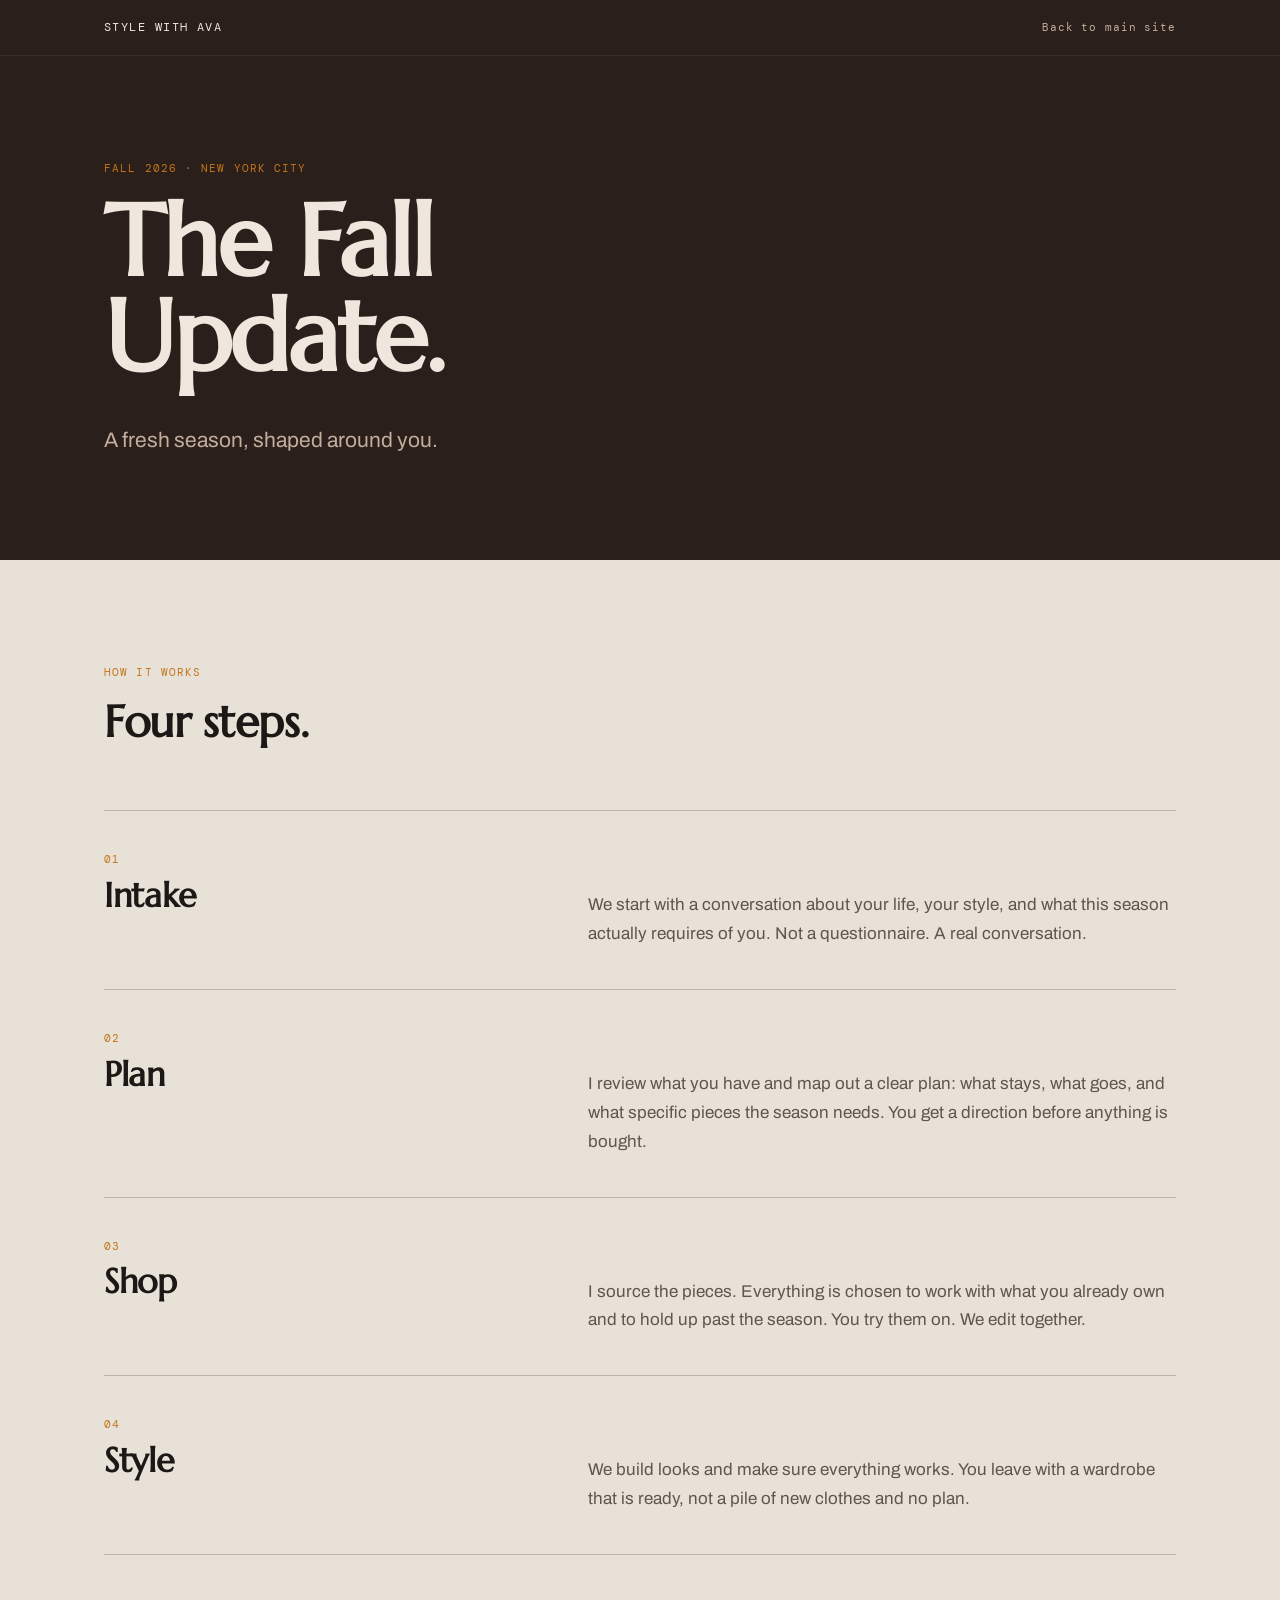
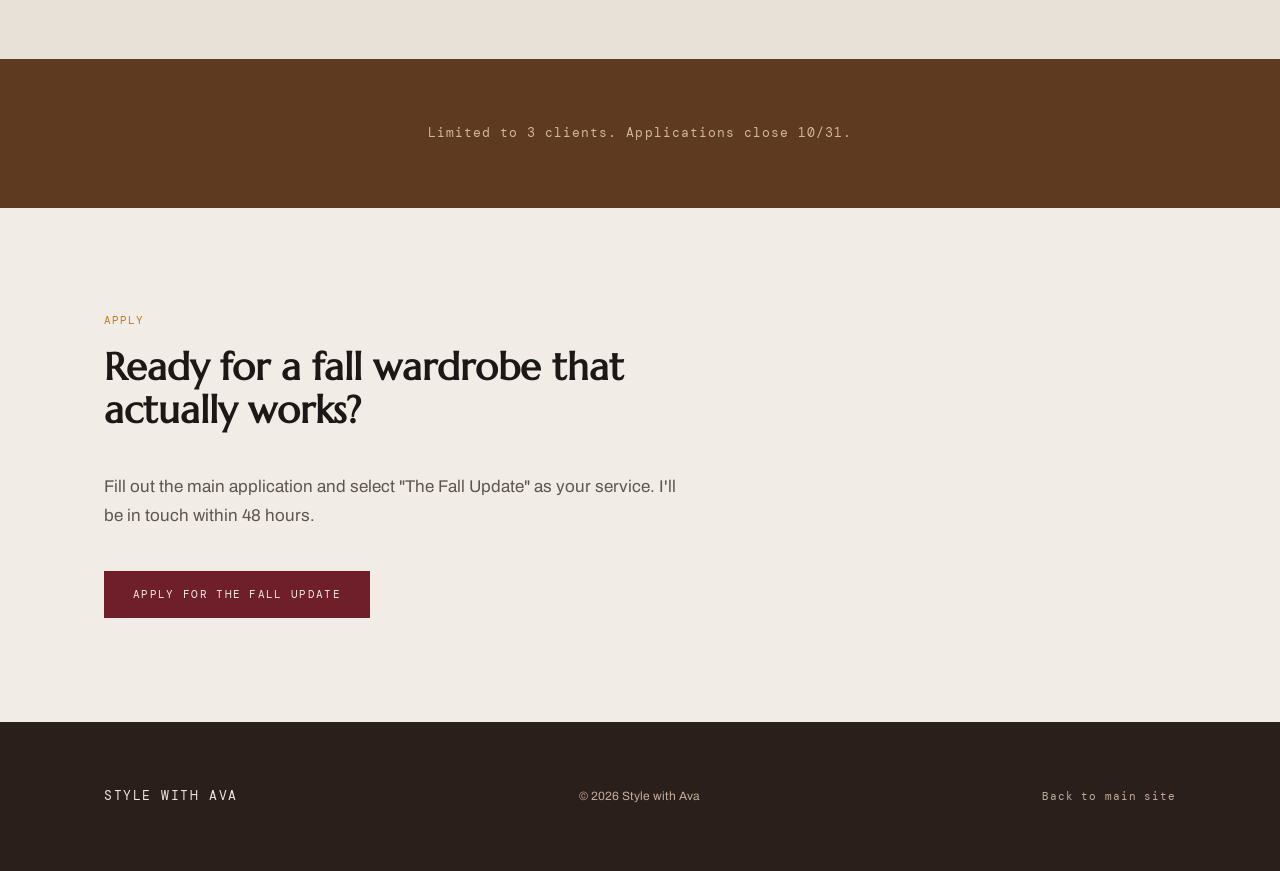
==== fall-update.html @ 0ddec091 "Part 1-3: rebrand, process section, new pages, journal strip, announcement bar Part 1 (main site): -" ====
<!DOCTYPE html>
<html lang="en">
<head>
  <meta charset="UTF-8">
  <meta name="viewport" content="width=device-width, initial-scale=1.0">

  <title>The Fall Update | Seasonal Wardrobe Styling in New York City</title>
  <meta name="description" content="Seasonal wardrobe styling for fall in New York City. A limited engagement to reset your wardrobe for the season ahead.">
  <meta name="author" content="Style with Ava">

  <meta property="og:title"       content="The Fall Update | Style with Ava">
  <meta property="og:description" content="Seasonal wardrobe styling for fall in New York City. A limited engagement to reset your wardrobe for the season ahead.">
  <meta property="og:image"       content="/images/optimized/hero.jpg">
  <meta property="og:url"         content="https://avasharbaf.com/fall-update">
  <meta property="og:type"        content="website">

  <link rel="icon" href="/favicon.svg" type="image/svg+xml">

  <link rel="preconnect" href="https://fonts.googleapis.com">
  <link rel="preconnect" href="https://fonts.gstatic.com" crossorigin>
  <link rel="stylesheet" href="https://fonts.googleapis.com/css2?family=Marcellus&family=Archivo:wght@400;500;600&family=DM+Mono:wght@400;500&display=swap">

  <style>
    :root {
      /* Inherit main palette */
      --surface:           #E7E1D8;
      --surface-alt:       #F1EDE6;
      --ink:               #1C1816;
      --ink-muted:         #5E554F;
      --line:              #BFB4A8;
      --accent:            #6E1F2A;
      --on-accent:         #F3ECE4;
      --deep:              #2B1F1B;
      --on-deep:           #EFE7DD;
      --on-deep-muted:     #C2AE9C;
      --mahogany:          #5E3A21;
      --on-mahogany:       #F1E6D8;
      --on-mahogany-muted: #D2B79A;
      --font-display: 'Marcellus', Georgia, serif;
      --font-body:    'Archivo', Arial, sans-serif;
      --font-mono:    'DM Mono', 'Courier New', monospace;
      --sp-2: 8px;  --sp-3: 16px; --sp-4: 24px;
      --sp-5: 40px; --sp-6: 64px; --sp-7: 104px;
      --nav-height: 56px;
      --max-width:  1200px;

      /* Autumn accent */
      --fall-amber: #C4751A;
    }

    *, *::before, *::after { box-sizing: border-box; margin: 0; padding: 0; }
    html { scroll-behavior: smooth; font-size: 16px; -webkit-text-size-adjust: 100%; }

    body {
      font-family: var(--font-body);
      background-color: var(--surface);
      color: var(--ink);
      line-height: 1.6;
      overflow-x: hidden;
    }

    img { display: block; max-width: 100%; }
    a { color: inherit; text-decoration: none; }
    button { cursor: pointer; background: none; border: none; font: inherit; }

    .container {
      width: 100%;
      max-width: var(--max-width);
      margin-inline: auto;
      padding-inline: var(--sp-4);
    }

    @media (min-width: 768px) { .container { padding-inline: var(--sp-6); } }

    .eyebrow {
      font-family: var(--font-mono);
      font-size: 11px;
      letter-spacing: 0.1em;
      text-transform: uppercase;
      color: var(--fall-amber);
      margin-bottom: var(--sp-3);
    }

    /* ---- NAV ---- */
    .f-nav {
      position: fixed;
      top: 0; left: 0; right: 0;
      height: var(--nav-height);
      background-color: var(--deep);
      border-bottom: 1px solid rgba(255,255,255,0.06);
      z-index: 100;
      display: flex;
      align-items: center;
    }

    .f-nav__inner {
      display: flex;
      align-items: center;
      justify-content: space-between;
      width: 100%;
      max-width: var(--max-width);
      margin-inline: auto;
      padding-inline: var(--sp-4);
    }

    @media (min-width: 768px) { .f-nav__inner { padding-inline: var(--sp-6); } }

    .f-nav__wordmark {
      font-family: var(--font-mono);
      font-size: 12px;
      letter-spacing: 0.12em;
      text-transform: uppercase;
      color: var(--on-deep);
    }

    .f-nav__back {
      font-family: var(--font-mono);
      font-size: 11px;
      letter-spacing: 0.08em;
      color: var(--on-deep-muted);
      transition: color 0.2s;
    }

    .f-nav__back:hover { color: var(--on-deep); }

    /* ---- HERO ---- */
    .f-hero {
      background-color: var(--deep);
      padding-top: calc(var(--nav-height) + var(--sp-7));
      padding-bottom: var(--sp-7);
    }

    .f-hero__inner {
      max-width: 820px;
    }

    .f-hero__headline {
      font-family: var(--font-display);
      font-size: clamp(48px, 9vw, 100px);
      line-height: 0.95;
      letter-spacing: -0.02em;
      color: var(--on-deep);
      margin-bottom: var(--sp-5);
      margin-top: var(--sp-3);
    }

    .f-hero__subline {
      font-size: clamp(17px, 2vw, 21px);
      line-height: 1.55;
      color: var(--on-deep-muted);
      max-width: 580px;
    }

    /* ---- STEPS ---- */
    .f-steps {
      background-color: var(--surface);
      padding: var(--sp-7) 0;
    }

    .f-steps__heading {
      font-family: var(--font-display);
      font-size: clamp(28px, 4vw, 44px);
      line-height: 1.1;
      letter-spacing: -0.01em;
      color: var(--ink);
      margin-bottom: var(--sp-6);
      margin-top: var(--sp-3);
    }

    .f-steps__list {
      border-top: 1px solid var(--line);
    }

    .f-step {
      display: grid;
      grid-template-columns: 1fr;
      gap: var(--sp-3);
      padding: var(--sp-5) 0;
      border-bottom: 1px solid var(--line);
    }

    @media (min-width: 768px) {
      .f-step {
        grid-template-columns: 5fr 7fr;
        gap: var(--sp-6);
        align-items: start;
      }
    }

    .f-step__num {
      font-family: var(--font-mono);
      font-size: 11px;
      letter-spacing: 0.05em;
      color: var(--fall-amber);
      margin-bottom: var(--sp-2);
    }

    .f-step__name {
      font-family: var(--font-display);
      font-size: clamp(22px, 3vw, 34px);
      line-height: 1.1;
      letter-spacing: -0.01em;
      color: var(--ink);
    }

    .f-step__desc {
      font-size: clamp(15px, 1.5vw, 17px);
      line-height: 1.7;
      color: var(--ink-muted);
    }

    @media (min-width: 768px) {
      .f-step__desc { padding-top: var(--sp-5); }
    }

    /* ---- LIMIT BAND ---- */
    .f-limit {
      background-color: var(--mahogany);
      padding: var(--sp-6) 0;
      text-align: center;
    }

    .f-limit__text {
      font-family: var(--font-mono);
      font-size: 13px;
      letter-spacing: 0.08em;
      color: var(--on-mahogany-muted);
    }

    /* ---- CTA SECTION ---- */
    .f-cta {
      background-color: var(--surface-alt);
      padding: var(--sp-7) 0;
    }

    .f-cta__inner {
      max-width: 580px;
    }

    .f-cta__heading {
      font-family: var(--font-display);
      font-size: clamp(24px, 3.5vw, 38px);
      line-height: 1.15;
      color: var(--ink);
      margin-bottom: var(--sp-5);
      margin-top: var(--sp-3);
    }

    .f-cta__sub {
      font-size: clamp(15px, 1.5vw, 17px);
      line-height: 1.7;
      color: var(--ink-muted);
      margin-bottom: var(--sp-5);
    }

    .btn {
      display: inline-flex;
      align-items: center;
      justify-content: center;
      font-family: var(--font-mono);
      font-size: 11px;
      letter-spacing: 0.12em;
      text-transform: uppercase;
      padding: 14px 28px;
      border: 1px solid transparent;
      transition: background-color 0.2s, color 0.2s, border-color 0.2s;
      white-space: nowrap;
      text-decoration: none;
    }

    .btn--primary {
      background-color: var(--accent);
      color: var(--on-accent);
      border-color: var(--accent);
    }

    .btn--primary:hover {
      background-color: #5a1922;
      border-color: #5a1922;
    }

    /* ---- FOOTER ---- */
    .f-footer {
      background-color: var(--deep);
      color: var(--on-deep);
      padding: var(--sp-6) 0;
    }

    .f-footer__inner {
      display: flex;
      flex-direction: column;
      gap: var(--sp-4);
      align-items: flex-start;
    }

    @media (min-width: 768px) {
      .f-footer__inner {
        flex-direction: row;
        align-items: center;
        justify-content: space-between;
      }
    }

    .f-footer__wordmark {
      font-family: var(--font-mono);
      font-size: 13px;
      letter-spacing: 0.12em;
      color: var(--on-deep);
    }

    .f-footer__copy { font-size: 12px; color: var(--on-deep-muted); }

    .f-footer__link {
      font-family: var(--font-mono);
      font-size: 11px;
      letter-spacing: 0.08em;
      color: var(--on-deep-muted);
      transition: color 0.2s;
    }

    .f-footer__link:hover { color: var(--on-deep); }
  </style>
</head>

<body>

  <!-- NAV -->
  <nav class="f-nav" aria-label="Page navigation">
    <div class="f-nav__inner">
      <a href="/" class="f-nav__wordmark">Style with Ava</a>
      <a href="/" class="f-nav__back">Back to main site</a>
    </div>
  </nav>

  <!-- HERO -->
  <section class="f-hero" aria-labelledby="fall-heading">
    <div class="container">
      <div class="f-hero__inner">
        <p class="eyebrow">Fall 2026 &middot; New York City</p>
        <h1 class="f-hero__headline" id="fall-heading">
          The Fall<br>Update.
        </h1>
        <p class="f-hero__subline">A fresh season, shaped around you.</p>
      </div>
    </div>
  </section>

  <!-- STEPS -->
  <section class="f-steps" aria-labelledby="steps-heading">
    <div class="container">
      <p class="eyebrow">How it works</p>
      <h2 class="f-steps__heading" id="steps-heading">Four steps.</h2>

      <div class="f-steps__list">
        <div class="f-step">
          <div>
            <p class="f-step__num">01</p>
            <h3 class="f-step__name">Intake</h3>
          </div>
          <p class="f-step__desc">We start with a conversation about your life, your style, and what this season actually requires of you. Not a questionnaire. A real conversation.</p>
        </div>

        <div class="f-step">
          <div>
            <p class="f-step__num">02</p>
            <h3 class="f-step__name">Plan</h3>
          </div>
          <p class="f-step__desc">I review what you have and map out a clear plan: what stays, what goes, and what specific pieces the season needs. You get a direction before anything is bought.</p>
        </div>

        <div class="f-step">
          <div>
            <p class="f-step__num">03</p>
            <h3 class="f-step__name">Shop</h3>
          </div>
          <p class="f-step__desc">I source the pieces. Everything is chosen to work with what you already own and to hold up past the season. You try them on. We edit together.</p>
        </div>

        <div class="f-step">
          <div>
            <p class="f-step__num">04</p>
            <h3 class="f-step__name">Style</h3>
          </div>
          <p class="f-step__desc">We build looks and make sure everything works. You leave with a wardrobe that is ready, not a pile of new clothes and no plan.</p>
        </div>
      </div>
    </div>
  </section>

  <!-- LIMIT -->
  <div class="f-limit" aria-label="Availability note">
    <div class="container">
      <p class="f-limit__text">Limited to 3 clients. Applications close 10/31.</p>
    </div>
  </div>

  <!-- CTA -->
  <section class="f-cta" aria-labelledby="cta-heading">
    <div class="container">
      <div class="f-cta__inner">
        <p class="eyebrow">Apply</p>
        <h2 class="f-cta__heading" id="cta-heading">
          Ready for a fall wardrobe that actually works?
        </h2>
        <p class="f-cta__sub">
          Fill out the main application and select "The Fall Update" as your service. I'll be in touch within 48 hours.
        </p>
        <a href="/?service=fall-update#contact" class="btn btn--primary">
          Apply for the Fall Update
        </a>
      </div>
    </div>
  </section>

  <!-- FOOTER -->
  <footer class="f-footer" role="contentinfo">
    <div class="container f-footer__inner">
      <div>
        <p class="f-footer__wordmark">STYLE WITH AVA</p>
      </div>
      <p class="f-footer__copy">&copy; 2026 Style with Ava</p>
      <a href="/" class="f-footer__link">Back to main site</a>
    </div>
  </footer>

</body>
</html>
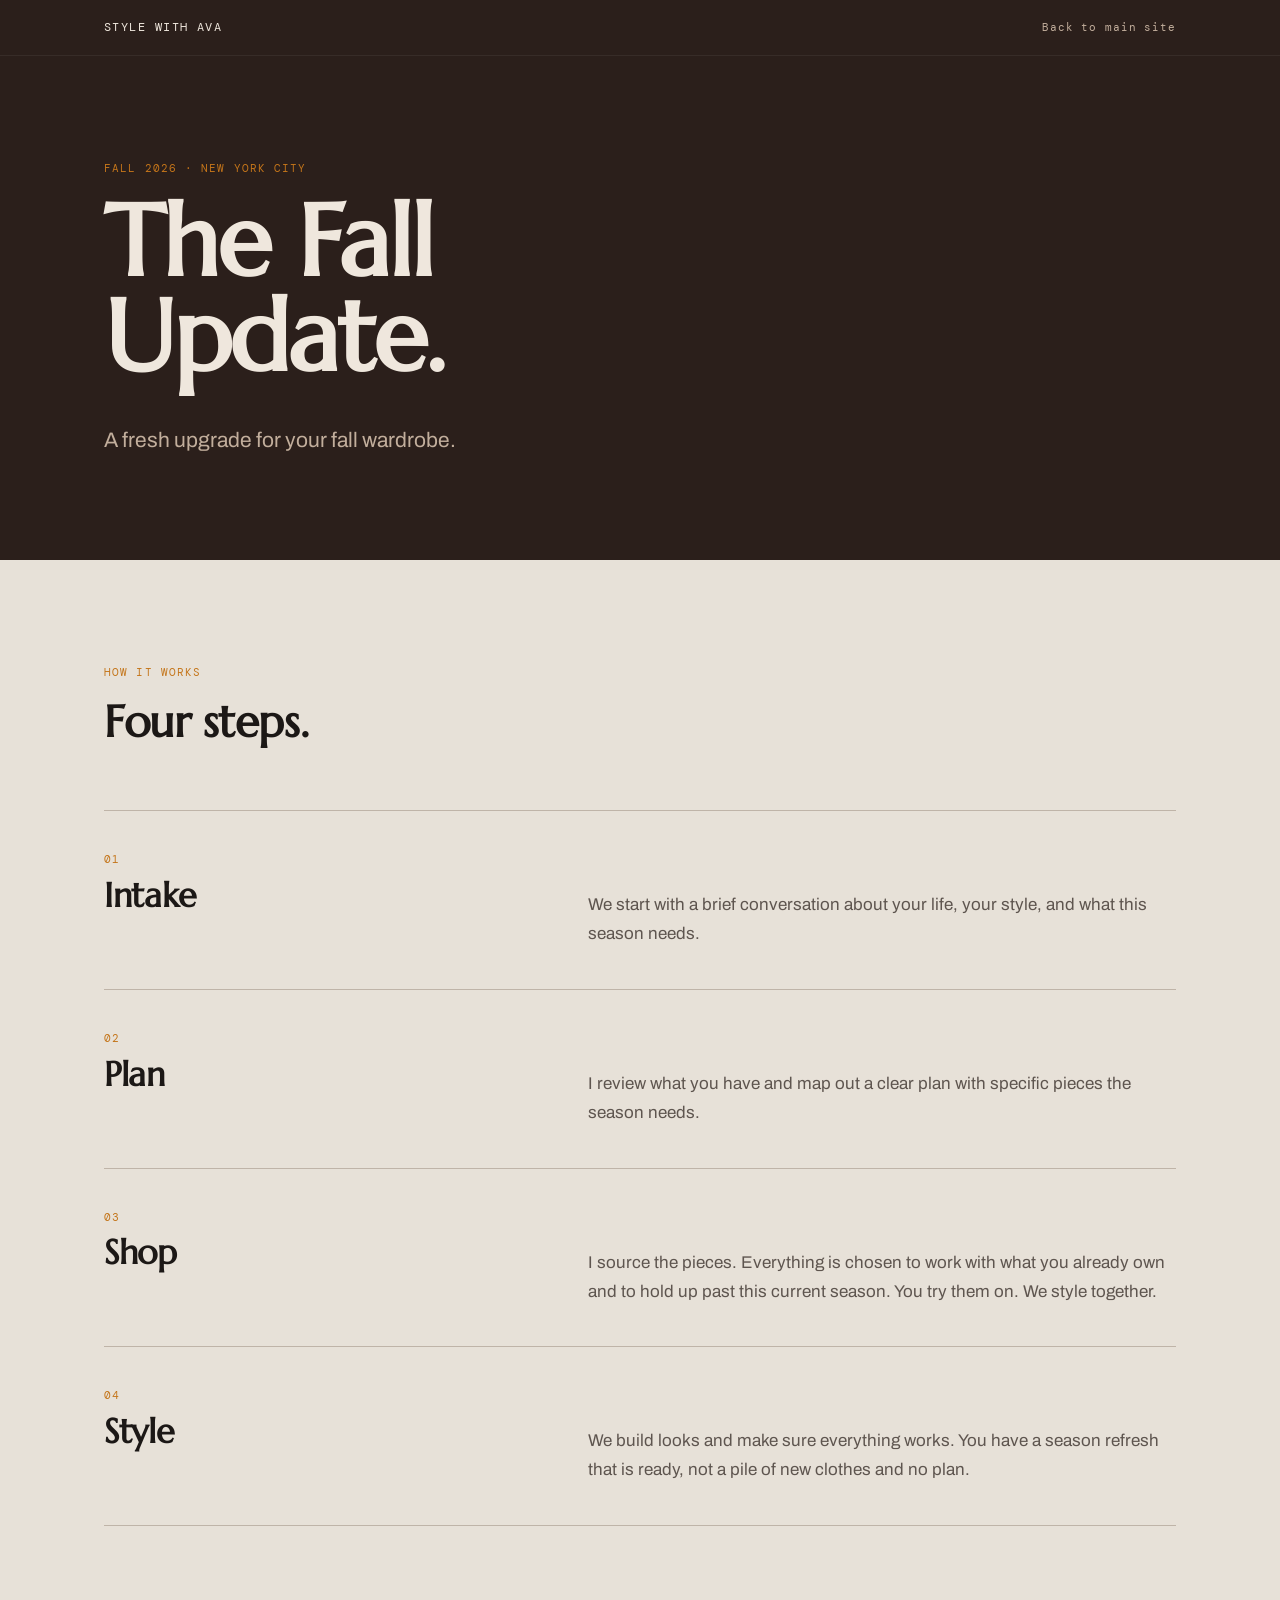
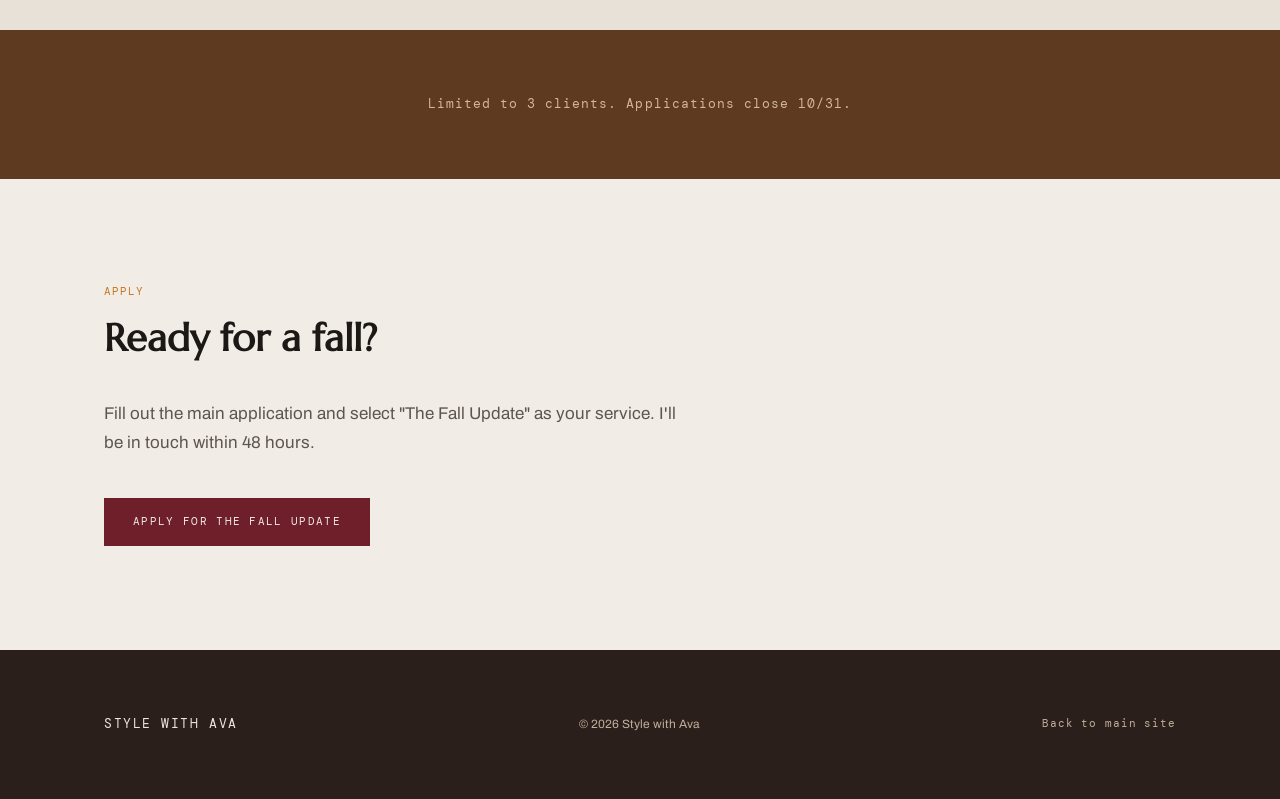
==== commit 697c8807: "Copy edits across main site, halloween, and fall-update pages; add Stripe booking button - index.htm" ====
--- a/fall-update.html
+++ b/fall-update.html
@@ -340,7 +340,7 @@
         <h1 class="f-hero__headline" id="fall-heading">
           The Fall<br>Update.
         </h1>
-        <p class="f-hero__subline">A fresh season, shaped around you.</p>
+        <p class="f-hero__subline">A fresh upgrade for your fall wardrobe.</p>
       </div>
     </div>
   </section>
@@ -357,7 +357,7 @@
             <p class="f-step__num">01</p>
             <h3 class="f-step__name">Intake</h3>
           </div>
-          <p class="f-step__desc">We start with a conversation about your life, your style, and what this season actually requires of you. Not a questionnaire. A real conversation.</p>
+          <p class="f-step__desc">We start with a brief conversation about your life, your style, and what this season needs.</p>
         </div>
 
         <div class="f-step">
@@ -365,7 +365,7 @@
             <p class="f-step__num">02</p>
             <h3 class="f-step__name">Plan</h3>
           </div>
-          <p class="f-step__desc">I review what you have and map out a clear plan: what stays, what goes, and what specific pieces the season needs. You get a direction before anything is bought.</p>
+          <p class="f-step__desc">I review what you have and map out a clear plan with specific pieces the season needs.</p>
         </div>
 
         <div class="f-step">
@@ -373,7 +373,7 @@
             <p class="f-step__num">03</p>
             <h3 class="f-step__name">Shop</h3>
           </div>
-          <p class="f-step__desc">I source the pieces. Everything is chosen to work with what you already own and to hold up past the season. You try them on. We edit together.</p>
+          <p class="f-step__desc">I source the pieces. Everything is chosen to work with what you already own and to hold up past this current season. You try them on. We style together.</p>
         </div>
 
         <div class="f-step">
@@ -381,7 +381,7 @@
             <p class="f-step__num">04</p>
             <h3 class="f-step__name">Style</h3>
           </div>
-          <p class="f-step__desc">We build looks and make sure everything works. You leave with a wardrobe that is ready, not a pile of new clothes and no plan.</p>
+          <p class="f-step__desc">We build looks and make sure everything works. You have a season refresh that is ready, not a pile of new clothes and no plan.</p>
         </div>
       </div>
     </div>
@@ -400,7 +400,7 @@
       <div class="f-cta__inner">
         <p class="eyebrow">Apply</p>
         <h2 class="f-cta__heading" id="cta-heading">
-          Ready for a fall wardrobe that actually works?
+          Ready for a fall?
         </h2>
         <p class="f-cta__sub">
           Fill out the main application and select "The Fall Update" as your service. I'll be in touch within 48 hours.
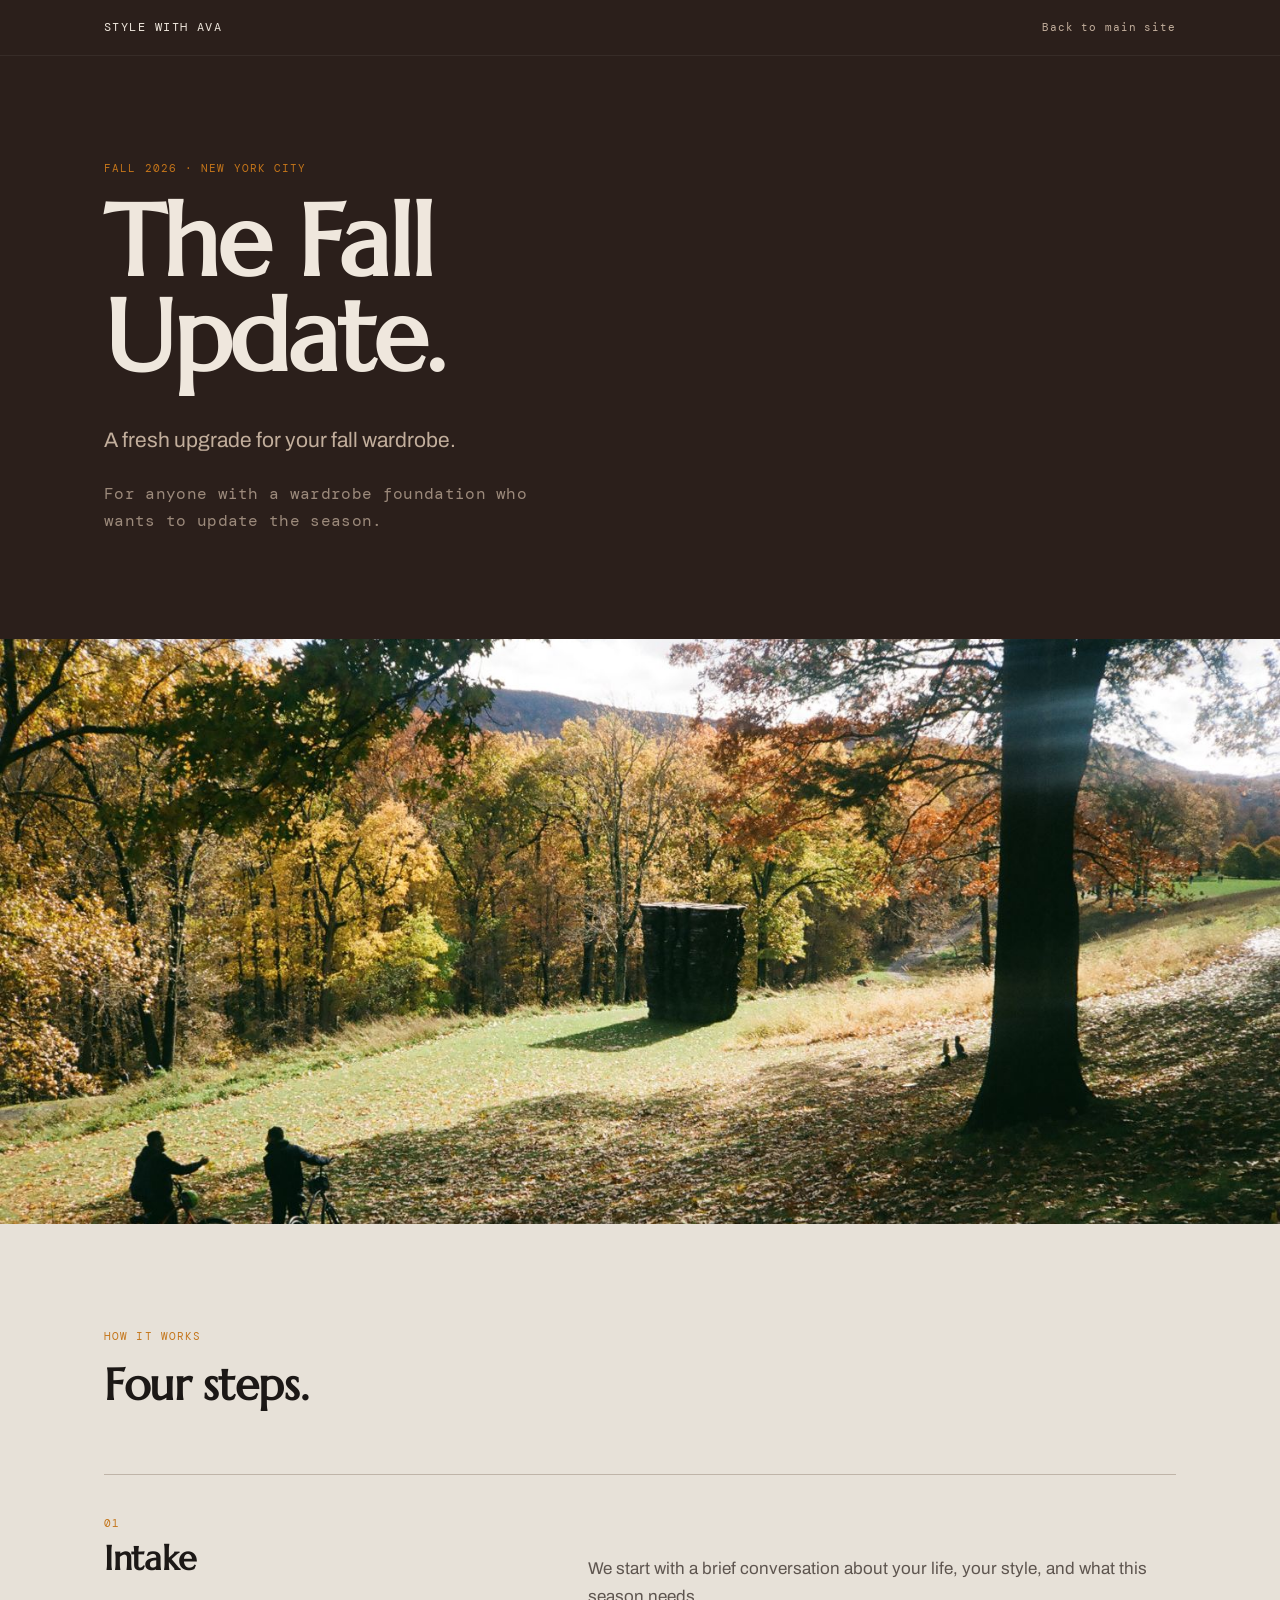
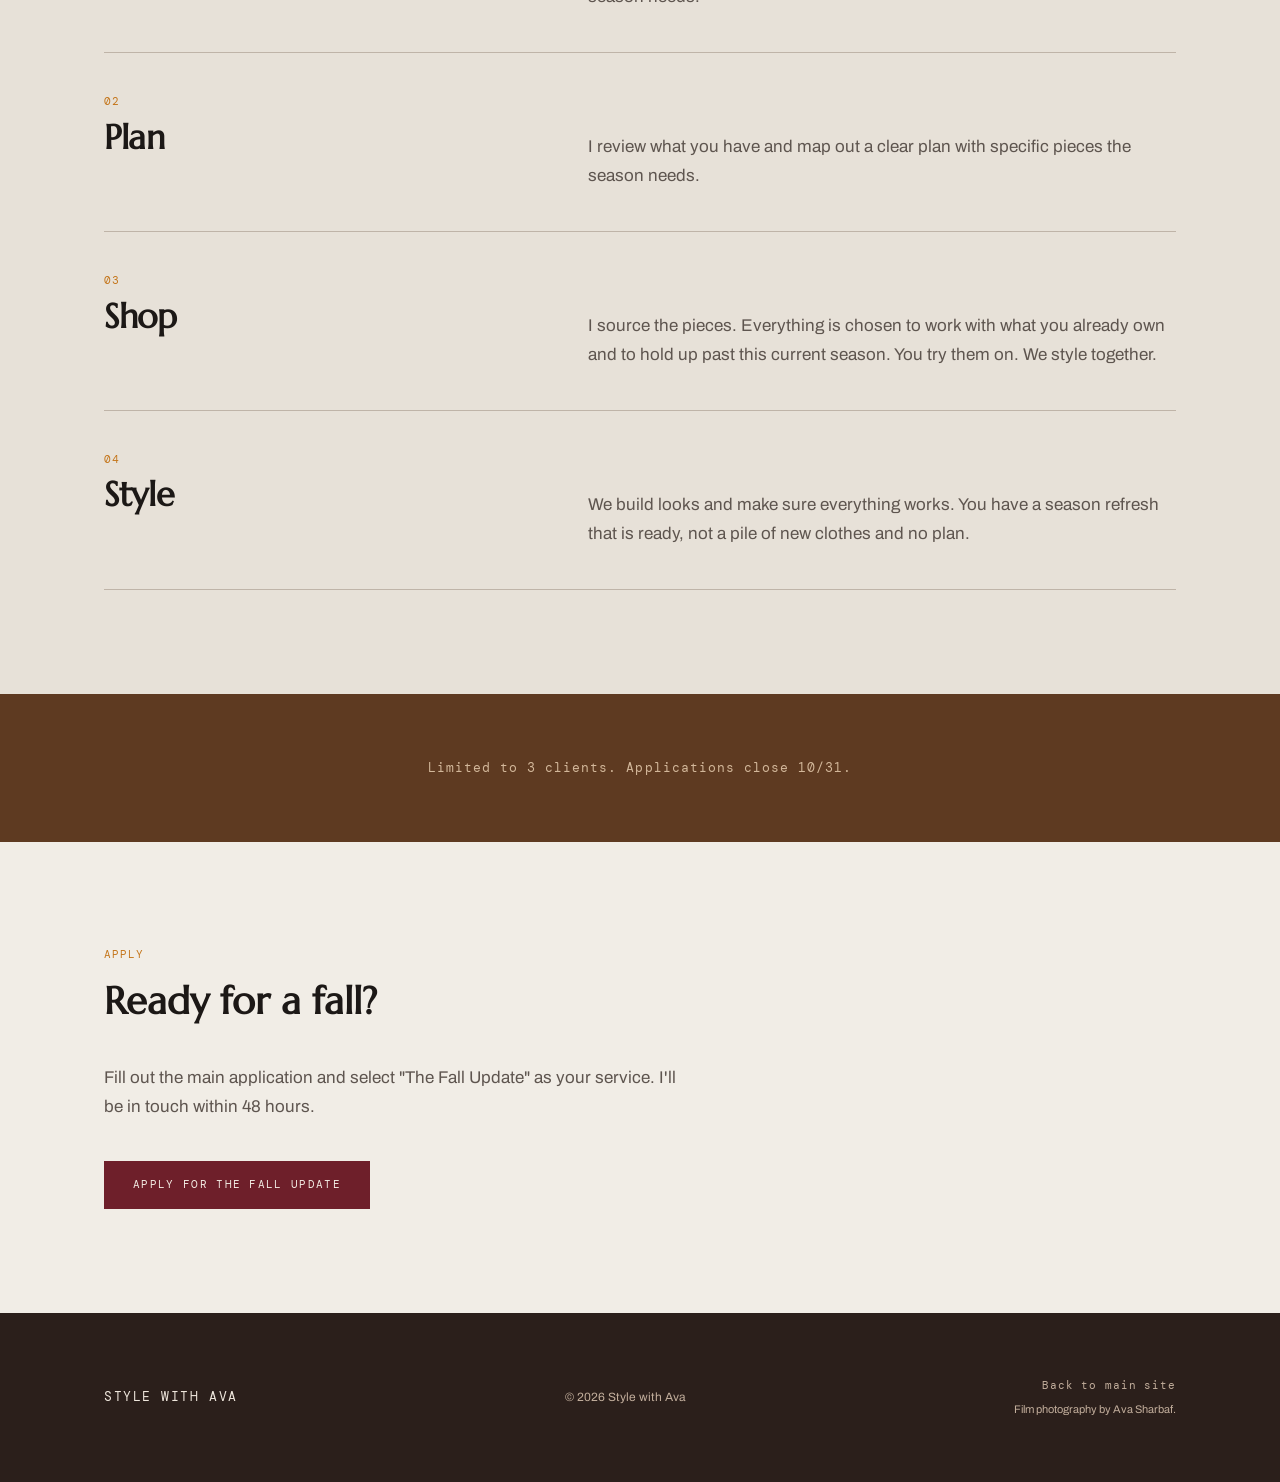
==== commit ffee51aa: "Add fall/clothes images, intro line, photo credit, film credit across all pages - fall-update.html: " ====
--- a/fall-update.html
+++ b/fall-update.html
@@ -151,6 +151,32 @@
       max-width: 580px;
     }
 
+    .f-hero__intro {
+      margin-top: var(--sp-4);
+      font-size: clamp(14px, 1.4vw, 16px);
+      line-height: 1.7;
+      color: var(--on-deep-muted);
+      opacity: 0.75;
+      max-width: 480px;
+      font-family: var(--font-mono);
+      letter-spacing: 0.02em;
+    }
+
+    /* ---- IMAGE BAND ---- */
+    .f-img-band {
+      width: 100%;
+      overflow: hidden;
+      line-height: 0;
+    }
+
+    .f-img-band img {
+      width: 100%;
+      max-height: 65vh;
+      object-fit: cover;
+      object-position: center 40%;
+      display: block;
+    }
+
     /* ---- STEPS ---- */
     .f-steps {
       background-color: var(--surface);
@@ -341,9 +367,15 @@
           The Fall<br>Update.
         </h1>
         <p class="f-hero__subline">A fresh upgrade for your fall wardrobe.</p>
+        <p class="f-hero__intro">For anyone with a wardrobe foundation who wants to update the season.</p>
       </div>
     </div>
   </section>
+
+  <!-- FALL IMAGE BAND -->
+  <div class="f-img-band" aria-hidden="true">
+    <img src="/images/optimized/fall.jpg" alt="" loading="lazy">
+  </div>
 
   <!-- STEPS -->
   <section class="f-steps" aria-labelledby="steps-heading">
@@ -419,7 +451,10 @@
         <p class="f-footer__wordmark">STYLE WITH AVA</p>
       </div>
       <p class="f-footer__copy">&copy; 2026 Style with Ava</p>
-      <a href="/" class="f-footer__link">Back to main site</a>
+      <div style="display:flex;flex-direction:column;gap:6px;align-items:flex-end;">
+        <a href="/" class="f-footer__link">Back to main site</a>
+        <span class="f-footer__copy" style="font-size:11px;">Film photography by Ava Sharbaf.</span>
+      </div>
     </div>
   </footer>
 
